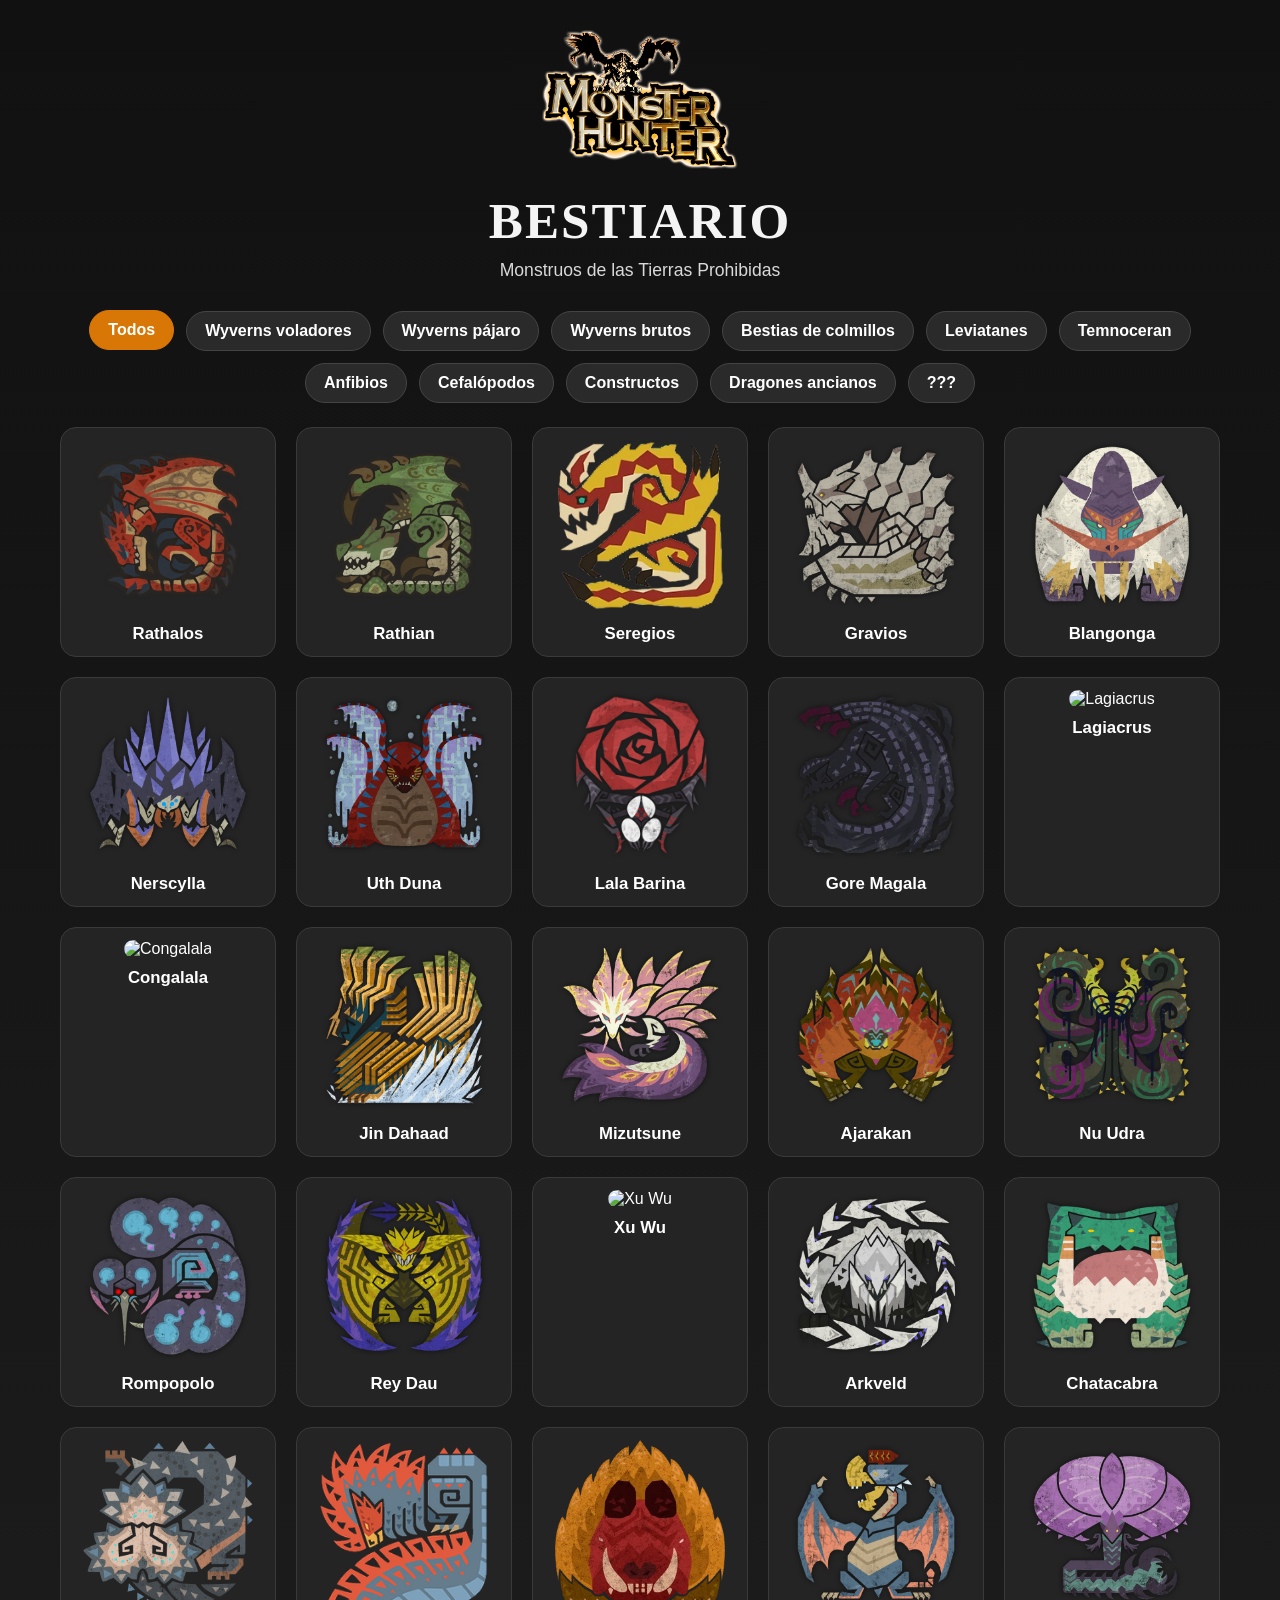
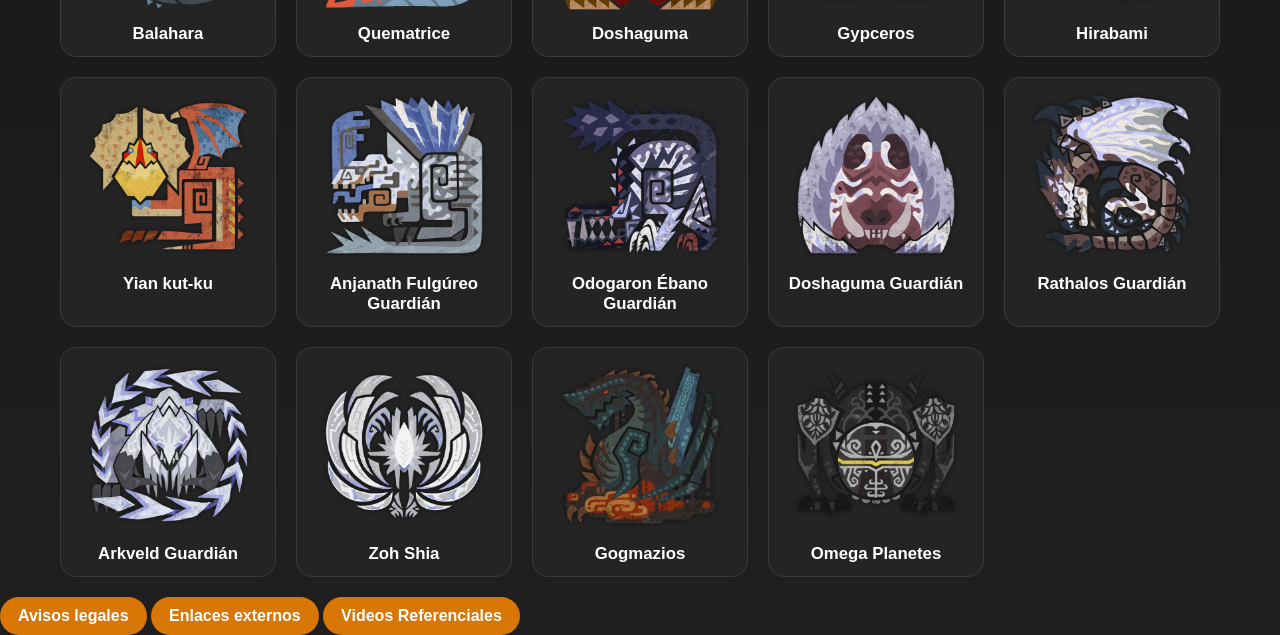
==== index.html @ 6f93695e "MHW" ====
<!DOCTYPE html>
<html lang="es">
<head>
    <meta charset="UTF-8">
    <meta name="viewport" content="width=device-width, initial-scale=1.0">
    <meta name="description" content="Monster hunter wilds: Bestiario">
    <meta name="author" content="Martín Rosales Soto">
    <title>Bestiario</title>
    <link rel="stylesheet" href="estilos.css">
</head>
<body>
    <header id="inicio" class="hero">
        <img src="imagenes/Monster-Hunter-2004-Logo.png" alt="Logo Monster Hunter" width="250" height="200">
        <h1>BESTIARIO</h1>
        <p>Monstruos de las Tierras Prohibidas</p>
    </header>

    <main id="bestiario" class="bestiario">
        <input class="tab-input" type="radio" name="categoria" id="tab-todos" checked>
        <input class="tab-input" type="radio" name="categoria" id="tab-volador">
        <input class="tab-input" type="radio" name="categoria" id="tab-pajaro">
        <input class="tab-input" type="radio" name="categoria" id="tab-bruto">
        <input class="tab-input" type="radio" name="categoria" id="tab-colmillos">
        <input class="tab-input" type="radio" name="categoria" id="tab-leviatan">
        <input class="tab-input" type="radio" name="categoria" id="tab-temnoceran">
        <input class="tab-input" type="radio" name="categoria" id="tab-anfibio">
        <input class="tab-input" type="radio" name="categoria" id="tab-cefalopodo">
        <input class="tab-input" type="radio" name="categoria" id="tab-constructo">
        <input class="tab-input" type="radio" name="categoria" id="tab-anciano">
        <input class="tab-input" type="radio" name="categoria" id="tab-otros">

        <nav class="tabs" aria-label="Categorías del bestiario">
            <label class="tab" for="tab-todos">Todos</label>
            <label class="tab" for="tab-volador">Wyverns voladores</label>
            <label class="tab" for="tab-pajaro">Wyverns pájaro</label>
            <label class="tab" for="tab-bruto">Wyverns brutos</label>
            <label class="tab" for="tab-colmillos">Bestias de colmillos</label>
            <label class="tab" for="tab-leviatan">Leviatanes</label>
            <label class="tab" for="tab-temnoceran">Temnoceran</label>
            <label class="tab" for="tab-anfibio">Anfibios</label>
            <label class="tab" for="tab-cefalopodo">Cefalópodos</label>
            <label class="tab" for="tab-constructo">Constructos</label>
            <label class="tab" for="tab-anciano">Dragones ancianos</label>
            <label class="tab" for="tab-otros">???</label>
        </nav>

        <div class="tab-panels">
            <section id="panel-todos" class="tab-panel" aria-label="Todos los monstruos">
                <div class="monster-grid">
                    <a class="monster-card" href="#rathalos"><img src="imagenes/Rathalo.png" alt="Rathalos"><span>Rathalos</span></a>
                    <a class="monster-card" href="#rathian"><img src="imagenes/Rathian.png" alt="Rathian"><span>Rathian</span></a>
                    <a class="monster-card" href="#seregios"><img src="imagenes/Seregios.png" alt="Seregios"><span>Seregios</span></a>
                    <a class="monster-card" href="#gravios"><img src="imagenes/Gravios.png" alt="Gravios"><span>Gravios</span></a>
                    <a class="monster-card" href="#blangonga"><img src="imagenes/Blangonga.png" alt="Blangonga"><span>Blangonga</span></a>
                    <a class="monster-card" href="#nerscylla"><img src="imagenes/Nerscylla.png" alt="Nerscylla"><span>Nerscylla</span></a>
                    <a class="monster-card" href="#uth-duna"><img src="imagenes/Uth_Duna_Icon.png" alt="Uth Duna"><span>Uth Duna</span></a>
                    <a class="monster-card" href="#lala-barina"><img src="imagenes/lala_barina_icon.png" alt="Lala Barina"><span>Lala Barina</span></a>
                    <a class="monster-card" href="#gore-magala"><img src="imagenes/Gore_Magala_icon.png" alt="Gore Magala"><span>Gore Magala</span></a>
                    <a class="monster-card" href="#lagiacrus"><img src="imagenes/Lagiacrus_icon.png" alt="Lagiacrus"><span>Lagiacrus</span></a>
                    <a class="monster-card" href="#congalala"><img src="imagenes/Congalala_icon.png" alt="Congalala"><span>Congalala</span></a>
                    <a class="monster-card" href="#jin-dahaad"><img src="imagenes/Dahaad_icon.png" alt="Jin Dahaad"><span>Jin Dahaad</span></a>
                    <a class="monster-card" href="#mizutsune"><img src="imagenes/Mizutsune_icon.png" alt="Mizutsune"><span>Mizutsune</span></a>
                    <a class="monster-card" href="#ajarakan"><img src="imagenes/Ajarakan_icon.png" alt="Ajarakan"><span>Ajarakan</span></a>
                    <a class="monster-card" href="#nu-udra"><img src="imagenes/Nu_Udra_icon.png" alt="Nu Udra"><span>Nu Udra</span></a>
                    <a class="monster-card" href="#rompopolo"><img src="imagenes/Rompopolo_icon.png" alt="Rompopolo"><span>Rompopolo</span></a>
                    <a class="monster-card" href="#rey-dau"><img src="imagenes/Rey_Dau_icon.png" alt="Rey Dau"><span>Rey Dau</span></a>
                    <a class="monster-card" href="#xu-wu"><img src="imagenes/Xu_Wu_icon.png" alt="Xu Wu"><span>Xu Wu</span></a>
                    <a class="monster-card" href="#arkveld"><img src="imagenes/Arkveld_icon.png" alt="Arkveld"><span>Arkveld</span></a>
                    <a class="monster-card" href="#chatacabra"><img src="imagenes/Chatacabra_icon.png" alt="Chatacabra"><span>Chatacabra</span></a>
                    <a class="monster-card" href="#balahara"><img src="imagenes/Balahara_icon.png" alt="Balahara"><span>Balahara</span></a>
                    <a class="monster-card" href="#quematrice"><img src="imagenes/Quematrice_Icon.png" alt="Quematrice"><span>Quematrice</span></a>
                    <a class="monster-card" href="#doshaguma"><img src="imagenes/Doshaguma_Icon.png" alt="Doshaguma"><span>Doshaguma</span></a>
                    <a class="monster-card" href="#gypceros"><img src="imagenes/Gypceros_Icon.png" alt="Gypceros"><span>Gypceros</span></a>
                    <a class="monster-card" href="#hirabami"><img src="imagenes/Hirabami_Icon.png" alt="Hirabami"><span>Hirabami</span></a>
                    <a class="monster-card" href="#yian-kut-ku"><img src="imagenes/Kut-Ku_Icon.png" alt="Yian kut-ku"><span>Yian kut-ku</span></a>
                    <a class="monster-card" href="#anjanath-fulgureo-guardian"><img src="imagenes/Guardian_Fulgur_Anjanath_Icon.png" alt="Anjanath Fulgúreo Guardián"><span>Anjanath Fulgúreo Guardián</span></a>
                    <a class="monster-card" href="#odogaron-ebano-guardian"><img src="imagenes/Odogaron_Icon.png" alt="Odogaron Ébano Guardián"><span>Odogaron Ébano Guardián</span></a>
                    <a class="monster-card" href="#doshaguma-guardian"><img src="imagenes/Guardian_Doshaguma_Icon.png" alt="Doshaguma Guardián"><span>Doshaguma Guardián</span></a>
                    <a class="monster-card" href="#rathalos-guardian"><img src="imagenes/Guardian_Rathalos_Icon.png" alt="Rathalos Guardián"><span>Rathalos Guardián</span></a>
                    <a class="monster-card" href="#arkveld-guardian"><img src="imagenes/Arkveld_Guardian_Icon.png" alt="Arkveld Guardián"><span>Arkveld Guardián</span></a>
                    <a class="monster-card" href="#zoh-shia"><img src="imagenes/Zoh_Shia_Icon.png" alt="Zoh Shia"><span>Zoh Shia</span></a>
                    <a class="monster-card" href="#gogmazios"><img src="imagenes/Gogmazios_Icon.png" alt="Gogmazios"><span>Gogmazios</span></a>
                    <a class="monster-card" href="#omega-planetes"><img src="imagenes/Omega_Planetes_Icon.png" alt="Omega Planetes"><span>Omega Planetes</span></a>
                </div>
            </section>
            <section id="panel-volador" class="tab-panel" aria-label="Wyverns voladores">
                <div class="monster-grid">
                    <a class="monster-card" href="#rathalos"><img src="imagenes/Rathalo.png" alt="Rathalos"><span>Rathalos</span></a>
                    <a class="monster-card" href="#rathian"><img src="imagenes/Rathian.png" alt="Rathian"><span>Rathian</span></a>
                    <a class="monster-card" href="#seregios"><img src="imagenes/Seregios.png" alt="Seregios"><span>Seregios</span></a>
                    <a class="monster-card" href="#gravios"><img src="imagenes/Gravios.png" alt="Gravios"><span>Gravios</span></a>
                    <a class="monster-card" href="#rey-dau"><img src="imagenes/Rey_Dau_icon.png" alt="Rey Dau"><span>Rey Dau</span></a>
                    <a class="monster-card" href="#arkveld"><img src="imagenes/Arkveld_icon.png" alt="Arkveld"><span>Arkveld</span></a>
                </div>
            </section>
            <section id="panel-pajaro" class="tab-panel" aria-label="Wyverns pájaro">
                <div class="monster-grid">
                    <a class="monster-card" href="#gypceros"><img src="imagenes/Gypceros_Icon.png" alt="Gypceros"><span>Gypceros</span></a>
                    <a class="monster-card" href="#yian-kut-ku"><img src="imagenes/Kut-Ku_Icon.png" alt="Yian kut-ku"><span>Yian kut-ku</span></a>
                </div>
            </section>
            <section id="panel-bruto" class="tab-panel" aria-label="Wyverns brutos">
                <div class="monster-grid">
                    <a class="monster-card" href="#rompopolo"><img src="imagenes/Rompopolo_icon.png" alt="Rompopolo"><span>Rompopolo</span></a>
                    <a class="monster-card" href="#quematrice"><img src="imagenes/Quematrice_Icon.png" alt="Quematrice"><span>Quematrice</span></a>
                </div>
            </section>
            <section id="panel-colmillos" class="tab-panel" aria-label="Bestias de colmillos">
                <div class="monster-grid">
                    <a class="monster-card" href="#blangonga"><img src="imagenes/Blangonga.png" alt="Blangonga"><span>Blangonga</span></a>
                    <a class="monster-card" href="#congalala"><img src="imagenes/Congalala_icon.png" alt="Congalala"><span>Congalala</span></a>
                    <a class="monster-card" href="#ajarakan"><img src="imagenes/Ajarakan_icon.png" alt="Ajarakan"><span>Ajarakan</span></a>
                    <a class="monster-card" href="#doshaguma"><img src="imagenes/Doshaguma_Icon.png" alt="Doshaguma"><span>Doshaguma</span></a>
                </div>
            </section>
            <section id="panel-leviatan" class="tab-panel" aria-label="Leviatanes">
                <div class="monster-grid">
                    <a class="monster-card" href="#uth-duna"><img src="imagenes/Uth_Duna_Icon.png" alt="Uth Duna"><span>Uth Duna</span></a>
                    <a class="monster-card" href="#lagiacrus"><img src="imagenes/Lagiacrus_icon.png" alt="Lagiacrus"><span>Lagiacrus</span></a>
                    <a class="monster-card" href="#jin-dahaad"><img src="imagenes/Dahaad_icon.png" alt="Jin Dahaad"><span>Jin Dahaad</span></a>
                    <a class="monster-card" href="#mizutsune"><img src="imagenes/Mizutsune_icon.png" alt="Mizutsune"><span>Mizutsune</span></a>
                    <a class="monster-card" href="#balahara"><img src="imagenes/Balahara_icon.png" alt="Balahara"><span>Balahara</span></a>
                    <a class="monster-card" href="#hirabami"><img src="imagenes/Hirabami_Icon.png" alt="Hirabami"><span>Hirabami</span></a>
                </div>
            </section>
            <section id="panel-temnoceran" class="tab-panel" aria-label="Temnoceran">
                <div class="monster-grid">
                    <a class="monster-card" href="#nerscylla"><img src="imagenes/Nerscylla.png" alt="Nerscylla"><span>Nerscylla</span></a>
                    <a class="monster-card" href="#lala-barina"><img src="imagenes/lala_barina_icon.png" alt="Lala Barina"><span>Lala Barina</span></a>
                </div>
            </section>
            <section id="panel-anfibio" class="tab-panel" aria-label="Anfibios">
                <div class="monster-grid">
                    <a class="monster-card" href="#chatacabra"><img src="imagenes/Chatacabra_icon.png" alt="Chatacabra"><span>Chatacabra</span></a>
                </div>
            </section>
            <section id="panel-cefalopodo" class="tab-panel" aria-label="Cefalópodos">
                <div class="monster-grid">
                    <a class="monster-card" href="#nu-udra"><img src="imagenes/Nu_Udra_icon.png" alt="Nu Udra"><span>Nu Udra</span></a>
                    <a class="monster-card" href="#xu-wu"><img src="imagenes/Xu_Wu_icon.png" alt="Xu Wu"><span>Xu Wu</span></a>
                </div>
            </section>
            <section id="panel-constructo" class="tab-panel" aria-label="Constructos">
                <div class="monster-grid">
                    <a class="monster-card" href="#anjanath-fulgureo-guardian"><img src="imagenes/Guardian_Fulgur_Anjanath_Icon.png" alt="Anjanath Fulgúreo Guardián"><span>Anjanath Fulgúreo Guardián</span></a>
                    <a class="monster-card" href="#odogaron-ebano-guardian"><img src="imagenes/Odogaron_Icon.png" alt="Odogaron Ébano Guardián"><span>Odogaron Ébano Guardián</span></a>
                    <a class="monster-card" href="#doshaguma-guardian"><img src="imagenes/Guardian_Doshaguma_Icon.png" alt="Doshaguma Guardián"><span>Doshaguma Guardián</span></a>
                    <a class="monster-card" href="#rathalos-guardian"><img src="imagenes/Guardian_Rathalos_Icon.png" alt="Rathalos Guardián"><span>Rathalos Guardián</span></a>
                    <a class="monster-card" href="#arkveld-guardian"><img src="imagenes/Arkveld_Guardian_Icon.png" alt="Arkveld Guardián"><span>Arkveld Guardián</span></a>
                    <a class="monster-card" href="#zoh-shia"><img src="imagenes/Zoh_Shia_Icon.png" alt="Zoh Shia"><span>Zoh Shia</span></a>
                </div>
            </section>
            <section id="panel-anciano" class="tab-panel" aria-label="Dragones ancianos">
                <div class="monster-grid">
                    <a class="monster-card" href="#gogmazios"><img src="imagenes/Gogmazios_Icon.png" alt="Gogmazios"><span>Gogmazios</span></a>
                </div>
            </section>
            <section id="panel-otros" class="tab-panel" aria-label="???">
                <div class="monster-grid">
                    <a class="monster-card" href="#gore-magala"><img src="imagenes/Gore_Magala_icon.png" alt="Gore Magala"><span>Gore Magala</span></a>
                    <a class="monster-card" href="#omega-planetes"><img src="imagenes/Omega_Planetes_Icon.png" alt="Omega Planetes"><span>Omega Planetes</span></a>
                </div>
            </section>
        </div>
    </main>

    <div id="rathalos" class="monster-detail">
        <article class="detail-card">
            <img src="imagenes/Rathalo.png" alt="Rathalos">
            <div class="detail-info">
                <p class="detail-tag">Wyvern volador</p>
                <p class="detail-tag">Hostilidad: ★★★★★</p>
                <h2>Rathalos</h2>
                <p>El "Rey de los cielos". Junto con las Rathian, acechan amplios territorios cerca de sus nidos. Los Rathalos descienden sobre los invasores desde el cielo, atacando con veneno, garras y fuego. </p>
                <a href="#bestiario" class="volver">Volver al bestiario</a>
            </div>
        </article>
    </div>
    <div id="rathian" class="monster-detail">
        <article class="detail-card">
            <img src="imagenes/Rathian.png" alt="Rathian">
            <div class="detail-info">
                <p class="detail-tag">Wyvern volador</p>
                <p class="detail-tag">Hostilidad: ★★★★</p>
                <h2>Rathian</h2>
                <p>La "Reina de la tierra". Estas depredadoras terrestres tienen poderosas patas y colas venenosas. Cuando cazan juntos, las Rathian y los Rathalos cooperan de maravilla.</p>
                <a href="#bestiario" class="volver">Volver al bestiario</a>
            </div>
        </article>
    </div>
    <div id="seregios" class="monster-detail">
        <article class="detail-card">
            <img src="imagenes/Seregios.png" alt="Seregios">
            <div class="detail-info">
                <p class="detail-tag">Wyvern volador</p>
                <p class="detail-tag">Hostilidad: ★★★★★</p>
                <h2>Seregios</h2>
                <p>Grandes Wyverns voladores con escamas afiladas como cuchillas que cubren su cuerpo. Los Seregios son conocidos por su carácter extremadamente territorial y belicoso, y por hacer uso de su movilidad aérea y sus potentes patas traseras en intensos combates contra otros grandes monstruos. Se han avistado Seregios arrojando escamas de su cuerpo, lo que inflige el estado de sangrado a sus víctimas.</p>
                <a href="#bestiario" class="volver">Volver al bestiario</a>
            </div>
        </article>
    </div>
    <div id="gravios" class="monster-detail">
        <article class="detail-card">
            <img src="imagenes/Gravios.png" alt="Gravios">
            <div class="detail-info">
                <p class="detail-tag">Wyvern volador</p>
                <p class="detail-tag">Hostilidad: ★★★★★</p>
                <h2>Gravios</h2>
                <p>Wyverns grandes que se hallan en zonas volcánicas. Tienen un feroz ataque de aliento ardiente y pueden emitir un gas adormecedor. Sus caparazones óseos son muy duros, pero dejan expuesto un interior frágil.</p>
                <a href="#bestiario" class="volver">Volver al bestiario</a>
            </div>
        </article>
    </div>
    <div id="blangonga" class="monster-detail">
        <article class="detail-card">
            <img src="imagenes/Blangonga.png" alt="Blangonga">
            <div class="detail-info">
                <p class="detail-tag">Bestia de Colmillos</p>
                <p class="detail-tag">Hostilidad: ★★★★</p>
                <h2>Blangonga</h2>
                <p>Líder de una manada de Blango, es dos veces más grande que ellos y se le reconoce por sus grandes garras y su flamante bigote. Enviará a la manada a atacar al invasor. Su gran capacidad de salto le es muy útil para desplazarse por su hábitat en las Cimas Árticas.</p>
                <a href="#bestiario" class="volver">Volver al bestiario</a>
            </div>
        </article>
    </div>
    <div id="nerscylla" class="monster-detail">
        <article class="detail-card">
            <img src="imagenes/Nerscylla.png" alt="Nerscylla">
            <div class="detail-info">
                <p class="detail-tag">Temnoceran</p>
                <p class="detail-tag">Hostilidad: ★★★★</p>
                <h2>Nerscylla</h2>
                <p>Un Temnoceran que teje redes para defender su territorio y cazar. Debilitan a sus presas, las inmovilizan y devoran con sus grandes mandíbulas. También les gusta cubrirse con pieles de los Gypceros que consumen.</p>
                <a href="#bestiario" class="volver">Volver al bestiario</a>
            </div>
        </article>
    </div>
    <div id="uth-duna" class="monster-detail">
        <article class="detail-card">
            <img src="imagenes/Uth_Duna_Icon.png" alt="Uth Duna">
            <div class="detail-info">
                <p class="detail-tag">Leviatán</p>
                <p class="detail-tag">Hostilidad: ★★★★★★</p>
                <h2>Uth Duna</h2>
                <p>Leviatán que ejerce su supremacía en el ecosistema del Bosque Escarlata. Se ha adaptado a entornos con mucha agua y suele aparecer durante el aguacero. Al combinarse con agua, las secreciones del Uth Duna forman un velo protector que no solo absorbe los golpes, sino que le añade peso. El monstruo lo usa para golpear con tanta fuerza que puede erradicar las amenazas con la onda resultante.</p>
                <a href="#bestiario" class="volver">Volver al bestiario</a>
            </div>
        </article>
    </div>
    <div id="lala-barina" class="monster-detail">
        <article class="detail-card">
            <img src="imagenes/lala_barina_icon.png" alt="Lala Barina">
            <div class="detail-info">
                <p class="detail-tag">Temnoceran</p>
                <p class="detail-tag">Hostilidad: ★★★★</p>
                <h2>Lala Barina</h2>
                <p>Temnoceran autóctonos del Bosque Escarlata. Realizan piruetas características y sus fluidos corporales contienen un agente neurálgico que, combinado con agua, produce flósculos: una especie de cerdas rojizas en forma de pétalos en el abdomen. Si se alteran, los Lala Barina abren estas cerdas como si se tratase de flores letales y con ellas paralizan todo lo que toquen.</p>
                <a href="#bestiario" class="volver">Volver al bestiario</a>
            </div>
        </article>
    </div>
    <div id="gore-magala" class="monster-detail">
        <article class="detail-card">
            <img src="imagenes/Gore_Magala_icon.png" alt="Gore Magala">
            <div class="detail-info">
                <p class="detail-tag">???</p>
                <p class="detail-tag">Hostilidad: ★★★★★★★</p>
                <h2>Gore Magala</h2>
                <p>Monstruos que se envuelven en sus grandes alas, como un manto negro. Carecen de órganos sensoriales oculares, por lo que utilizan las finas escamas que se extienden desde sus alas para localizar a sus presas. Cuando su capacidad sensorial aumenta, aparecen antenas en sus cabezas y despliegan sus alas, entrando en un agresivo estado de frenesí. Sus escamas negras también pueden provocar el frenesí de otras criaturas.</p>
                <a href="#bestiario" class="volver">Volver al bestiario</a>
            </div>
        </article>
    </div>
    <div id="lagiacrus" class="monster-detail">
        <article class="detail-card">
            <img src="imagenes/Lagiacrus_icon.png" alt="Lagiacrus">
            <div class="detail-info">
                <p class="detail-tag">Leviatán</p>
                <p class="detail-tag">Hostilidad: ★★★★★</p>
                <h2>Lagiacrus</h2>
                <p>Leviatanes que están en la cima de la cadena alimenticia acuática. Temidos por los marineros, y conocidos como "Señores de los Mares", los Lagiacrus almacenan suficiente electricidad como para sobrecargar los océanos. A veces los verás descansando en tierra.</p>
                <a href="#bestiario" class="volver">Volver al bestiario</a>
            </div>
        </article>
    </div>
    <div id="congalala" class="monster-detail">
        <article class="detail-card">
            <img src="imagenes/Congalala_icon.png" alt="Congalala">
            <div class="detail-info">
                <p class="detail-tag">Bestia de Colmillos</p>
                <p class="detail-tag">Hostilidad: ★★★★</p>
                <h2>Congalala</h2>
                <p>Gran bestia de largos colmillos y pelaje rosado que se encuentra en regiones templadas y húmedas. Comedores habituales de setas, los Congalala cuentan con veneno o aliento flamígero, según los tipos de setas que abunden en su hábitat.</p>
                <a href="#bestiario" class="volver">Volver al bestiario</a>
            </div>
        </article>
    </div>
    <div id="jin-dahaad" class="monster-detail">
        <article class="detail-card">
            <img src="imagenes/Dahaad_icon.png" alt="Jin Dahaad">
            <div class="detail-info">
                <p class="detail-tag">Leviatán</p>
                <p class="detail-tag">Hostilidad: Extremadamente alta</p>
                <h2>Jin Dahaad</h2>
                <p>Un leviatán que está en la cima del ecosistema de los Acantilados del Témpano. Mantiene toda su envergadura a baja temperatura a través de las crestas refrigerantes de su cuerpo. La escarcha de sus patas funciona como arma poderosa y método para desplazarse por muros y rocas flotantes.</p>
                <a href="#bestiario" class="volver">Volver al bestiario</a>
            </div>
        </article>
    </div>
    <div id="mizutsune" class="monster-detail">
        <article class="detail-card">
            <img src="imagenes/Mizutsune_icon.png" alt="Mizutsune">
            <div class="detail-info">
                <p class="detail-tag">Leviatán</p>
                <p class="detail-tag">Hostilidad: ★★★★★</p>
                <h2>Mizutsune</h2>
                <p>Un leviatán evolucionado con un flexible y alisado cuerpo. El Mizutsune segrega una peculiar espuma que cubre a sus enemigos con una especie de burbujas inmovilizadoras. Una vez que la víctima está incapacitada, se acerca a ella danzando.</p>
                <a href="#bestiario" class="volver">Volver al bestiario</a>
            </div>
        </article>
    </div>
    <div id="ajarakan" class="monster-detail">
        <article class="detail-card">
            <img src="imagenes/Ajarakan_icon.png" alt="Ajarakan">
            <div class="detail-info">
                <p class="detail-tag">Bestia de Colmillos</p>
                <p class="detail-tag">Hostilidad: ★★★★★</p>
                <h2>Ajarakan</h2>
                <p>Bestias de colmillos con una coraza inconfundible que protege por completo su lomo. Adhieren metal fundido a sus cuerpos y a continuación se frotan para generar calor suficiente para provocar explosiones e incluso fundir el suelo y los proyectiles. Además, sus extremidades anteriores les permiten desplazarse por el techo, así que nunca hay que perder de vista las alturas.</p>
                <a href="#bestiario" class="volver">Volver al bestiario</a>
            </div>
        </article>
    </div>
    <div id="nu-udra" class="monster-detail">
        <article class="detail-card">
            <img src="imagenes/Nu_Udra_icon.png" alt="Nu Udra">
            <div class="detail-info">
                <p class="detail-tag">Cefalópodo</p>
                <p class="detail-tag">Hostilidad: ★★★★★★</p>
                <h2>Nu Udra</h2>
                <p>Cefalópodo que ejerce su supremacía en el ecosistema de la Cuenca Oleosa. Suele estar recubierto de un fango oleoso al que prende fuego cuando se altera, transformándose en una bestia flamígera. Los óculos que aparecen en su cuerpo y los muchos tentáculos podrían ser órganos sensoriales, pero aún no se ha demostrado.</p>
                <a href="#bestiario" class="volver">Volver al bestiario</a>
            </div>
        </article>
    </div>
    <div id="rompopolo" class="monster-detail">
        <article class="detail-card">
            <img src="imagenes/Rompopolo_icon.png" alt="Rompopolo">
            <div class="detail-info">
                <p class="detail-tag">Wyvern bruto</p>
                <p class="detail-tag">Hostilidad: ★★★★</p>
                <h2>Rompopolo</h2>
                <p>Wyverns brutales moteados oriundos de la Cuenca Oleosa. Se sirven de sus colas para inyectar gas en la tierra y provocar explosiones, para así poder alimentarse de las pequeñas criaturas que salen a la superficie. El gas tóxico que expulsa su lengua les permite debilitar a sus presas, a las que apuntillan con más explosiones. Los Rompopolo son altamente territoriales, y no dudan en enfrentarse entre sí.</p>
                <a href="#bestiario" class="volver">Volver al bestiario</a>
            </div>
        </article>
    </div>
    <div id="rey-dau" class="monster-detail">
        <article class="detail-card">
            <img src="imagenes/Rey_Dau_icon.png" alt="Rey Dau">
            <div class="detail-info">
                <p class="detail-tag">Wyvern volador</p>
                <p class="detail-tag">Hostilidad: ★★★★★★</p>
                <h2>Rey Dau</h2>
                <p>Wyvern volador que ejerce su supremacía en el ecosistema de los Llanos Ventosos. Logró adaptarse a la marea de arena, por lo que suele aparecer en medio de ella, y puede almacenar, amplificar y descargar poderosos rayos de tormenta con un efecto devastador. El Rey Dau es muy territorial y ataca a quien tenga delante de sus ojos. La fulgorita contra su caparazón emite un sonido que pone en guardia a todos los monstruos en la región.</p>
                <a href="#bestiario" class="volver">Volver al bestiario</a>
            </div>
        </article>
    </div>
    <div id="xu-wu" class="monster-detail">
        <article class="detail-card">
            <img src="imagenes/Xu_Wu_icon.png" alt="Xu Wu">
            <div class="detail-info">
                <p class="detail-tag">Cefalópodo</p>
                <p class="detail-tag">Hostilidad: ★★★★★</p>
                <h2>Xu Wu</h2>
                <p>Depredadores cefalópodos entre cuyas presas se incluyen grandes Guardianes. La mucosidad que secretan sus tentáculos se endurece muy rápido y se vuelve afilada como cuchillas, de ahí que llamen al Xu Wu el "asesino perforador". Las enormes fauces ocultas en la parte inferior le permiten devorar a presas muy grandes.</p>
                <a href="#bestiario" class="volver">Volver al bestiario</a>
            </div>
        </article>
    </div>
    <div id="arkveld" class="monster-detail">
        <article class="detail-card">
            <img src="imagenes/Arkveld_icon.png" alt="Arkveld">
            <div class="detail-info">
                <p class="detail-tag">Wyvern volador</p>
                <p class="detail-tag">Hostilidad: ★★★★★★★</p>
                <h2>Arkveld</h2>
                <p>De acuerdo con los registros dejados por el gremio, este wyvern volador se considera extinguido. Sus alas poseen unas cuchillas como cadenas que pueden extender y retraer a su antojo para rajar a sus presas. También se alimentan de la energía elemental que absorben con los cadenáculos y pueden convertirla en energía para lanzar ataques.</p>
                <a href="#bestiario" class="volver">Volver al bestiario</a>
            </div>
        </article>
    </div>
    <div id="chatacabra" class="monster-detail">
        <article class="detail-card">
            <img src="imagenes/Chatacabra_icon.png" alt="Chatacabra">
            <div class="detail-info">
                <p class="detail-tag">Anfibio</p>
                <p class="detail-tag">Hostilidad: ★★★</p>
                <h2>Chatacabra</h2>
                <p>Anfibios que usan sus largas lenguas para atacar y devorar a presas como los Bulaqchi. Sus desarrolladas extremidades delanteras almacenan una substancia mucosa pegajosa. Si se alteran, los Chatacabra frotan sus extremidades contra el suelo para recolectar rocas y minerales, lo que aumenta el alcance y la potencia de sus golpes.</p>
                <a href="#bestiario" class="volver">Volver al bestiario</a>
            </div>
        </article>
    </div>
    <div id="balahara" class="monster-detail">
        <article class="detail-card">
            <img src="imagenes/Balahara_icon.png" alt="Balahara">
            <div class="detail-info">
                <p class="detail-tag">Leviatán</p>
                <p class="detail-tag">Hostilidad: ★★★★</p>
                <h2>Balahara</h2>
                <p>Leviatanes moradores del desierto con caparazones formados con la fulgorita que crean los rayos. Con su esqueleto flexible y su cuerpo serpenteante crean trampas de arenas movedizas para las presas incautas. Su boca contiene órganos sensoriales parecidos a ojos que secretan una mucosa con bacterias luminiscentes. Gracias a ella, se ve potenciada su visibilidad bajo tierra y durante las tormentas de arena.</p>
                <a href="#bestiario" class="volver">Volver al bestiario</a>
            </div>
        </article>
    </div>
    <div id="quematrice" class="monster-detail">
        <article class="detail-card">
            <img src="imagenes/Quematrice_Icon.png" alt="Quematrice">
            <div class="detail-info">
                <p class="detail-tag">Wyvern bruto</p>
                <p class="detail-tag">Hostilidad: ★★★★</p>
                <h2>Quematrice</h2>
                <p>Wyverns brutales con colas de proporciones extraordinarias. Expelen una sustancia inflamable que se vaporiza rápidamente, a la cual prenden fuego al arrastrar la cola por el suelo. El Quematrice no suele cazar sus propias presas, por lo que suele alimentarse de cadáveres de herbívoros abandonados por otros depredadores. Esto suele derivar en enfrentamientos con otros carnívoros de menor tamaño.</p>
                <a href="#bestiario" class="volver">Volver al bestiario</a>
            </div>
        </article>
    </div>
    <div id="doshaguma" class="monster-detail">
        <article class="detail-card">
            <img src="imagenes/Doshaguma_Icon.png" alt="Doshaguma">
            <div class="detail-info">
                <p class="detail-tag">Bestia de Colmillos</p>
                <p class="detail-tag">Hostilidad: ★★★★★</p>
                <h2>Doshaguma</h2>
                <p>Bestias de colmillos, robustas y territoriales, pueden mostrar un comportamiento agresivo y tienen un territorio amplio. A veces se las ha visto en grandes manadas.</p>
                <a href="#bestiario" class="volver">Volver al bestiario</a>
            </div>
        </article>
    </div>
    <div id="gypceros" class="monster-detail">
        <article class="detail-card">
            <img src="imagenes/Gypceros_Icon.png" alt="Gypceros">
            <div class="detail-info">
                <p class="detail-tag">Wyvern pajaro</p>
                <p class="detail-tag">Hostilidad: ★★★</p>
                <h2>Gypceros</h2>
                <p>Wyverns capaces de emitir fogonazos de luz con sus prominentes crestas, desorientado así al enemigo. Su pellejo elástico es resistente a impactos de armas contundentes, y hace a las trampas de choque poco efectivas. Su saliva venenosa se derrama por las pendientes.</p>
                <a href="#bestiario" class="volver">Volver al bestiario</a>
            </div>
        </article>
    </div>
    <div id="hirabami" class="monster-detail">
        <article class="detail-card">
            <img src="imagenes/Hirabami_Icon.png" alt="Hirabami">
            <div class="detail-info">
                <p class="detail-tag">Leviatán</p>
                <p class="detail-tag">Hostilidad: ★★★★</p>
                <h2>Hirabami</h2>
                <p>Leviatanes de los Acantilados del Témpano. Tienen colas afiladas como pinzas y membranas peculiares en el cuello, por las que recogen el aire y se mantienen a flote. A veces se puede ver a los Hirabami en grupo sobre los acantilados, usando las escamas o garras delanteras para agarrarse de muros o techos mientras duermen.</p>
                <a href="#bestiario" class="volver">Volver al bestiario</a>
            </div>
        </article>
    </div>
    <div id="yian-kut-ku" class="monster-detail">
        <article class="detail-card">
            <img src="imagenes/Kut-Ku_Icon.png" alt="Yian kut-ku">
            <div class="detail-info">
                <p class="detail-tag">Wyvern pajaro</p>
                <p class="detail-tag">Hostilidad: ★★★</p>
                <h2>Yian kut-ku</h2>
                <p>Wyvern pájaro de pico imponente y enormes orejas. Suelen ser asustadizos, pero a veces atacan a la más mínima señal de amenaza. Durante la estación de bonanza del Bosque Escarlata, los Yian Kut-Ku se reúnen en grandes grupos. La ausencia de huevos y crías sugiere que este comportamiento no tiene ningún fin reproductivo, sino más bien de relación y alimentación.</p>
                <a href="#bestiario" class="volver">Volver al bestiario</a>
            </div>
        </article>
    </div>
    <div id="anjanath-fulgureo-guardian" class="monster-detail">
        <article class="detail-card">
            <img src="imagenes/Guardian_Fulgur_Anjanath_Icon.png" alt="Anjanath Fulgúreo Guardián">
            <div class="detail-info">
                <p class="detail-tag">Constructo</p>
                <h2>Anjanath Fulgúreo Guardián</h2>
                <p class="detail-tag">Hostilidad: ★★★★★</p>
                <p>Una especie de monstruos artificiales creada por una civilización ancestral, e imbuida con energía de Anjanath Fulgúreo. El Anjanath Fulgúreo Guardián ni se reproduce ni necesita alimento, por lo que subsiste con leche de wyvern. Puede usar los rayos de su cuerpo para atacar, pero también para potenciarse e infligir mordiscos devastadores</p>
                <a href="#bestiario" class="volver">Volver al bestiario</a>
            </div>
        </article>
    </div>
    <div id="odogaron-ebano-guardian" class="monster-detail">
        <article class="detail-card">
            <img src="imagenes/Odogaron_Icon.png" alt="Odogaron Ébano Guardián">
            <div class="detail-info">
                <p class="detail-tag">Constructo</p>
                <p class="detail-tag">Hostilidad: ★★★★★</p>
                <h2>Odogaron Ébano Guardián</h2>
                <p>Una especie de monstruos artificiales creada por una civilización ancestral, e imbuida con energía de Odogaron Ébano. El Odogaron Ébano Guardián ni se reproduce ni necesita alimento, por lo que subsiste con leche de wyvern. Tratará de arrinconar a sus objetivos con ráfagas de ataques utilizando su cola y garras bien desarrolladas.</p>
                <a href="#bestiario" class="volver">Volver al bestiario</a>
            </div>
        </article>
    </div>
    <div id="doshaguma-guardian" class="monster-detail">
        <article class="detail-card">
            <img src="imagenes/Guardian_Doshaguma_Icon.png" alt="Doshaguma Guardián">
            <div class="detail-info">
                <p class="detail-tag">Constructo</p>
                <p class="detail-tag">Hostilidad: ★★★★★</p>
                <h2>Doshaguma Guardián</h2>
                <p>Una especie de monstruos artificiales creada por una civilización ancestral con la energía de un Doshaguma. El Doshaguma Guardián no se reproduce y no necesita alimento, por lo que subsiste con leche de wyvern. No son para nada ágiles, pero sí lo bastante duros como para cargar a través de los ataques sin inmutarse, lo que los hace increíblemente peligrosos.</p>
                <a href="#bestiario" class="volver">Volver al bestiario</a>
            </div>
        </article>
    </div>
    <div id="rathalos-guardian" class="monster-detail">
        <article class="detail-card">
            <img src="imagenes/Guardian_Rathalos_Icon.png" alt="Rathalos Guardián">
            <div class="detail-info">
                <p class="detail-tag">Constructo</p>
                <p class="detail-tag">Hostilidad: ★★★★★</p>
                <h2>Rathalos Guardián</h2>
                <p>Una especie de monstruos artificiales creada por una civilización ancestral con la energía de un Rathalos. El Rathalos Guardián no se reproduce y no necesita alimento, por lo que subsiste con leche de wyvern. Como el Rathalos original, son voladores natos y atacan usando sus garras con más violencia desde el aire.</p>
                <a href="#bestiario" class="volver">Volver al bestiario</a>
            </div>
        </article>
    </div>
    <div id="arkveld-guardian" class="monster-detail">
        <article class="detail-card">
            <img src="imagenes/Arkveld_Guardian_Icon.png" alt="Arkveld Guardián">
            <div class="detail-info">
                <p class="detail-tag">Constructo</p>
                <p class="detail-tag">Hostilidad: ★★★★★★★</p>
                <h2>Arkveld Guardián</h2>
                <p>Una especie artificial creada por una civilización ancestral, e imbuida con energía de un monstruo llamado Arkveld. Ni se reproduce ni necesita alimento, por lo que subsiste con leche de wyvern. Además de absorber y liberar energía igual que otros Guardianes, el Arkveld Guardián también puede absorber energía elemental a través de los cadenáculos de sus alas y usarla como sustento.</p>
                <a href="#bestiario" class="volver">Volver al bestiario</a>
            </div>
        </article>
    </div>
    <div id="zoh-shia" class="monster-detail">
        <article class="detail-card">
            <img src="imagenes/Zoh_Shia_Icon.png" alt="Zoh Shia">
            <div class="detail-info">
                <p class="detail-tag">Constructo</p>
                <p class="detail-tag">Hostilidad: Extremadamente peligroso</p>
                <h2>Zoh Shia</h2>
                <p>Un Guardián creado para salvar a Wyveria. Su cuerpo está revestido de leche de wyvern cristalizada, lo que le permite regenerarse. El Zoh Shia, al igual que otros Guardianes, destaca por sus ataques de energía y provoca explosiones continuas para cristalizar toda la zona. Bajo su manto blanco de Guardián, su cuerpo palpita energía oscura, la cual podrás observar si revela todo su poder ancestral.</p>
                <a href="#bestiario" class="volver">Volver al bestiario</a>
            </div>
        </article>
    </div>
    <div id="gogmazios" class="monster-detail">
        <article class="detail-card">
            <img src="imagenes/Gogmazios_Icon.png" alt="Gogmazios">
            <div class="detail-info">
                <p class="detail-tag">Dragón anciano</p>
                <p class="detail-tag">Hostilidad: Extremadamente peligroso</p>
                <h2>Gogmazios</h2>
                <p>Impregnado de un fluido pegajoso, a este gigantesco dragón anciano no parece pesarle el Matadragones de su lomo. Los testigos afirman que, a pesar de su gran tamaño, esta misteriosa bestia es capaz de alzar el vuelo.</p>
                <a href="#bestiario" class="volver">Volver al bestiario</a>
            </div>
        </article>
    </div>
    <div id="omega-planetes" class="monster-detail">
        <article class="detail-card">
            <img src="imagenes/Omega_Planetes_Icon.png" alt="Omega Planetes">
            <div class="detail-info">
                <p class="detail-tag">???</p>
                <p class="detail-tag">Hostilidad: Extremadamente peligroso</p>
                <h2>Omega Planetes</h2>
                <p>Un armazón Omega que ha cruzado la grieta interdimensional hasta las Tierras Prohibidas en busca de formas de vida y planetas que invadir. Conocido como Omega Planetes para distinguirse de otros armazones Omega, pretende estudiar los monstruos de las Tierras Prohibidas para evolucionar y subyugar todo a su paso.</p>
                <a href="#bestiario" class="volver">Volver al bestiario</a>
            </div>
        </article>
    </div>
    <div class="tab-panels">
        <a href="aviso-legal.html" class="aviso">Avisos legales</a> 
        <a href="https://monsterhunter.fandom.com/es/wiki/MHWilds:_Monstruos" class="aviso">Enlaces externos</a>
        <a href="https://www.bing.com/videos/riverview/relatedvideo?q=documental+monster+hunter+wilds&&mid=B3201C032C4309713165B3201C032C4309713165&churl=https%3a%2f%2fwww.youtube.com%2fchannel%2fUCweDKPSF65wRw5VHFUJYiow&FORM=VRDGAR" class="aviso">Videos Referenciales</a> 
    </div>
</body>
</html>
---- estilos.css ----
﻿* {
    box-sizing: border-box;
}

body {
    margin: 0;
    font-family: Arial, sans-serif;
    background: linear-gradient(180deg, #111 0%, #1f1f1f 100%);
    color: #f4f4f4;
}

.hero {
    display: flex;
    flex-direction: column;
    justify-content: center;
    align-items: center;
    text-align: center;
    padding: 30px 20px 10px;
}

.hero img {
    display: block;
    max-width: 100%;
    height: auto;
}

.hero h1 {
    margin: 20px 0 10px;
    font-family: "Cinzel Decorative", "Palatino Linotype", "Book Antiqua", Georgia, serif;
    font-size: clamp(2.2rem, 4vw, 3.5rem);
    letter-spacing: 2px;
}

.hero p {
    margin: 0;
    font-size: 1.1rem;
    color: #d9d9d9;
}

.bestiario {
    max-width: 1200px;
    margin: 0 auto;
    padding: 20px;
}

.tab-input {
    position: absolute;
    width: 1px;
    height: 1px;
    overflow: hidden;
    clip-path: inset(50%);
    white-space: nowrap;
}

.tabs {
    display: flex;
    justify-content: center;
    flex-wrap: wrap;
    gap: 12px;
    margin-bottom: 24px;
}

.tab {
    display: inline-block;
    padding: 10px 18px;
    background: #2a2a2a;
    color: #fff;
    border: 1px solid #444;
    border-radius: 999px;
    font-weight: bold;
    cursor: pointer;
    transition: all 0.2s ease;
}

.tab:hover,
#tab-todos:checked ~ .tabs label[for="tab-todos"],
#tab-volador:checked ~ .tabs label[for="tab-volador"],
#tab-pajaro:checked ~ .tabs label[for="tab-pajaro"],
#tab-bruto:checked ~ .tabs label[for="tab-bruto"],
#tab-colmillos:checked ~ .tabs label[for="tab-colmillos"],
#tab-leviatan:checked ~ .tabs label[for="tab-leviatan"],
#tab-temnoceran:checked ~ .tabs label[for="tab-temnoceran"],
#tab-anfibio:checked ~ .tabs label[for="tab-anfibio"],
#tab-cefalopodo:checked ~ .tabs label[for="tab-cefalopodo"],
#tab-constructo:checked ~ .tabs label[for="tab-constructo"],
#tab-anciano:checked ~ .tabs label[for="tab-anciano"],
#tab-otros:checked ~ .tabs label[for="tab-otros"] {
    background: #d97706;
    border-color: #d97706;
    transform: translateY(-1px);
}

#tab-todos:focus-visible ~ .tabs label[for="tab-todos"],
#tab-volador:focus-visible ~ .tabs label[for="tab-volador"],
#tab-pajaro:focus-visible ~ .tabs label[for="tab-pajaro"],
#tab-bruto:focus-visible ~ .tabs label[for="tab-bruto"],
#tab-colmillos:focus-visible ~ .tabs label[for="tab-colmillos"],
#tab-leviatan:focus-visible ~ .tabs label[for="tab-leviatan"],
#tab-temnoceran:focus-visible ~ .tabs label[for="tab-temnoceran"],
#tab-anfibio:focus-visible ~ .tabs label[for="tab-anfibio"],
#tab-cefalopodo:focus-visible ~ .tabs label[for="tab-cefalopodo"],
#tab-constructo:focus-visible ~ .tabs label[for="tab-constructo"],
#tab-anciano:focus-visible ~ .tabs label[for="tab-anciano"],
#tab-otros:focus-visible ~ .tabs label[for="tab-otros"] {
    outline: 2px solid #fff;
    outline-offset: 3px;
}

.tab-panel {
    display: none;
}

#tab-todos:checked ~ .tab-panels #panel-todos,
#tab-volador:checked ~ .tab-panels #panel-volador,
#tab-pajaro:checked ~ .tab-panels #panel-pajaro,
#tab-bruto:checked ~ .tab-panels #panel-bruto,
#tab-colmillos:checked ~ .tab-panels #panel-colmillos,
#tab-leviatan:checked ~ .tab-panels #panel-leviatan,
#tab-temnoceran:checked ~ .tab-panels #panel-temnoceran,
#tab-anfibio:checked ~ .tab-panels #panel-anfibio,
#tab-cefalopodo:checked ~ .tab-panels #panel-cefalopodo,
#tab-constructo:checked ~ .tab-panels #panel-constructo,
#tab-anciano:checked ~ .tab-panels #panel-anciano,
#tab-otros:checked ~ .tab-panels #panel-otros {
    display: block;
}

.monster-grid {
    display: grid;
    grid-template-columns: repeat(auto-fit, minmax(180px, 1fr));
    gap: 20px;
}

.monster-card {
    display: block;
    padding: 12px;
    background: #242424;
    border: 1px solid #3a3a3a;
    border-radius: 16px;
    text-align: center;
    color: #fff;
    text-decoration: none;
    transition: transform 0.2s ease, box-shadow 0.2s ease;
}

.monster-card:hover {
    transform: translateY(-4px);
    box-shadow: 0 8px 18px rgba(0, 0, 0, 0.25);
}

.monster-card img {
    width: 100%;
    height: 170px;
    object-fit: contain;
    border-radius: 12px;
    margin-bottom: 10px;
}

.monster-card span {
    display: block;
    font-size: 1.05rem;
    font-weight: 700;
}

.monster-detail {
    display: none;
    position: fixed;
    inset: 0;
    background: rgba(0, 0, 0, 0.75);
    align-items: center;
    justify-content: center;
    padding: 20px;
    z-index: 20;
}

.monster-detail:target {
    display: flex;
}

.detail-card {
    width: min(820px, 100%);
    background: #1d1d1d;
    border: 1px solid #555;
    border-radius: 20px;
    overflow: hidden;
    display: grid;
    grid-template-columns: 1fr 1.2fr;
}

.detail-card img {
    width: 100%;
    height: 340px;
    object-fit: contain;
    background: #151515;
    display: block;
}

.detail-info {
    padding: 24px;
}

.detail-tag {
    display: inline-block;
    margin: 0 0 10px;
    padding: 6px 12px;
    border-radius: 999px;
    background: #000000;
    color: #fff;
    font-size: 0.75rem;
    font-weight: 700;
}

.detail-info h2 {
    margin: 0 0 12px;
    font-size: clamp(1.8rem, 3vw, 2.4rem);
}

.detail-info p {
    margin: 0 0 18px;
    line-height: 1.6;
    color: #e5e5e5;
}

.volver {
    display: inline-block;
    padding: 10px 18px;
    background: #d97706;
    color: #fff;
    border-radius: 999px;
    text-decoration: none;
    font-weight: bold;
}

.aviso {
    display: inline-block;
    padding: 10px 18px;
    background: #d97706;
    color: #fff;
    border-radius: 999px;
    text-decoration: none;
    font-weight: bold;
}

@media (max-width: 700px) {
    .detail-card {
        grid-template-columns: 1fr;
    }

    .detail-card img {
        height: 240px;
    }
}
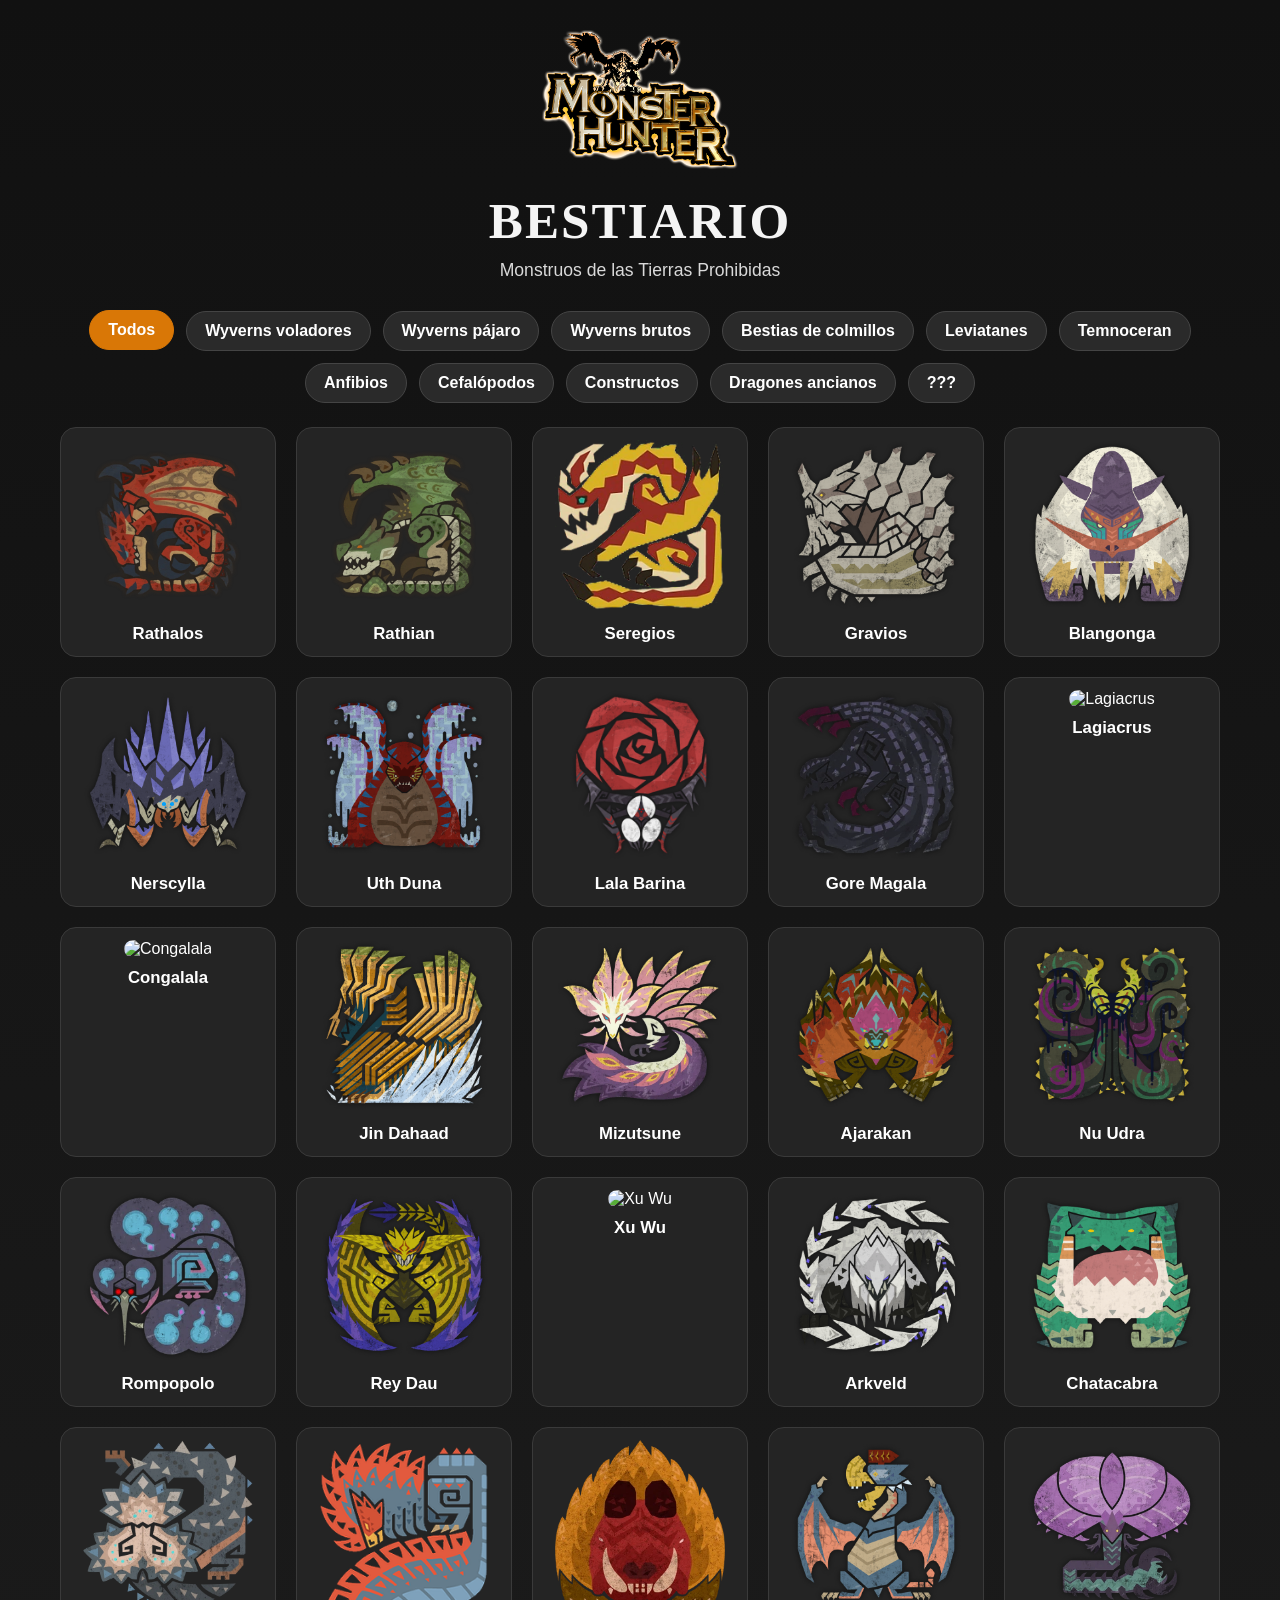
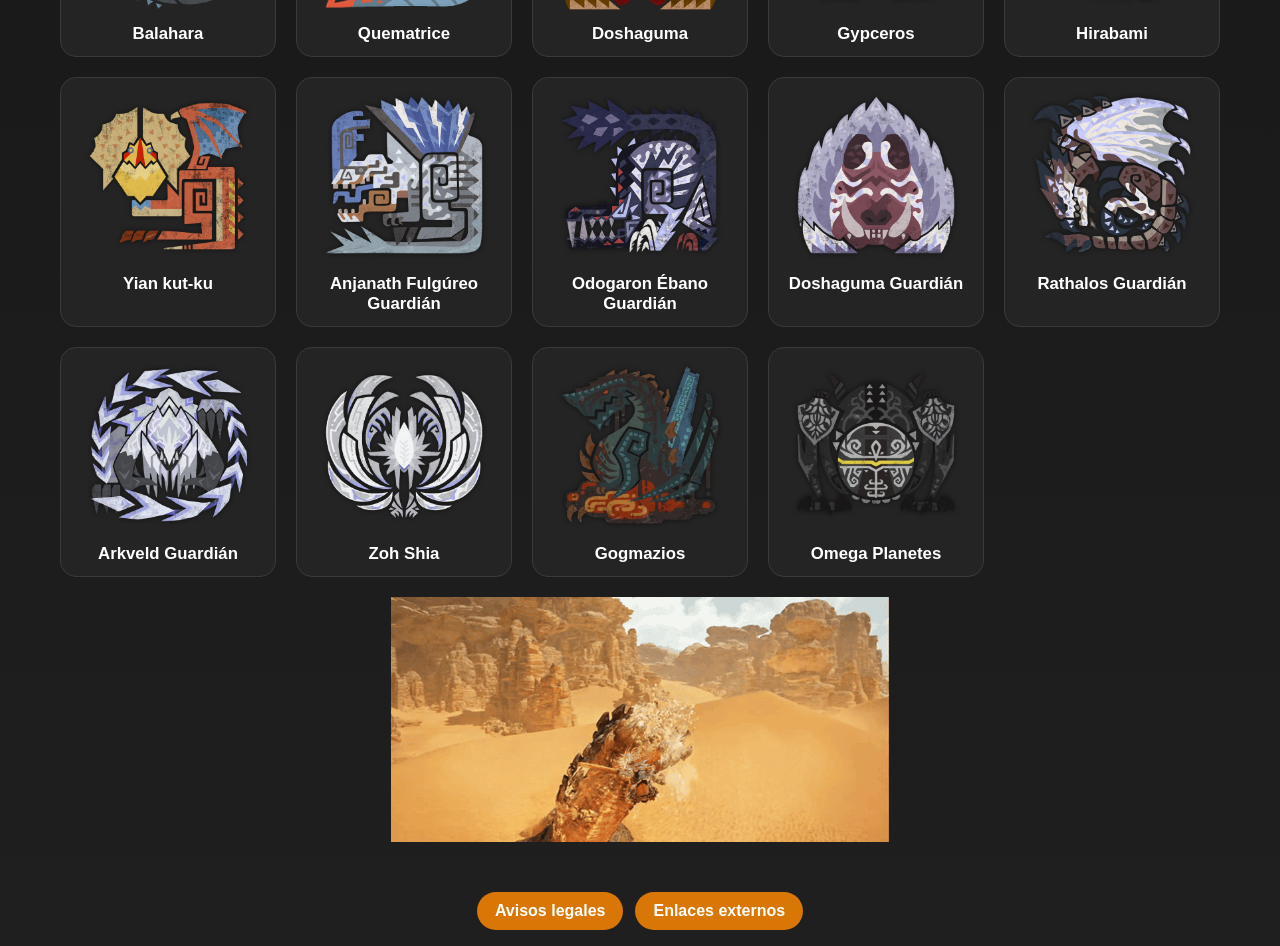
==== commit 371169e6: "MHW" ====
--- a/index.html
+++ b/index.html
@@ -572,10 +572,15 @@
             </div>
         </article>
     </div>
-    <div class="tab-panels">
-        <a href="aviso-legal.html" class="aviso">Avisos legales</a> 
+
+    <div class="gif-wrap">
+        <img src="videos/Monster Hunter Wilds GIF - Monster Hunter Wilds Dual Blades - Discover & Share GIFs.gif" alt="GIF de Monster Hunter Wilds">
+    </div>
+
+    <div class="links">
+        <a href="aviso-legal.html" class="aviso">Avisos legales</a>
         <a href="https://monsterhunter.fandom.com/es/wiki/MHWilds:_Monstruos" class="aviso">Enlaces externos</a>
-        <a href="https://www.bing.com/videos/riverview/relatedvideo?q=documental+monster+hunter+wilds&&mid=B3201C032C4309713165B3201C032C4309713165&churl=https%3a%2f%2fwww.youtube.com%2fchannel%2fUCweDKPSF65wRw5VHFUJYiow&FORM=VRDGAR" class="aviso">Videos Referenciales</a> 
-    </div>
+    </div>
+</main>
 </body>
 </html>
--- a/estilos.css
+++ b/estilos.css
@@ -241,6 +241,22 @@
     font-weight: bold;
 }
 
+.links {
+    display: flex;
+    justify-content: center;
+    flex-wrap: wrap;
+    gap: 12px;
+    margin: 20px 0 16px;
+}
+
+.gif-wrap {
+    display: flex;
+    justify-content: center;
+    padding: 0 20px 30px;
+}
+
+
+
 @media (max-width: 700px) {
     .detail-card {
         grid-template-columns: 1fr;
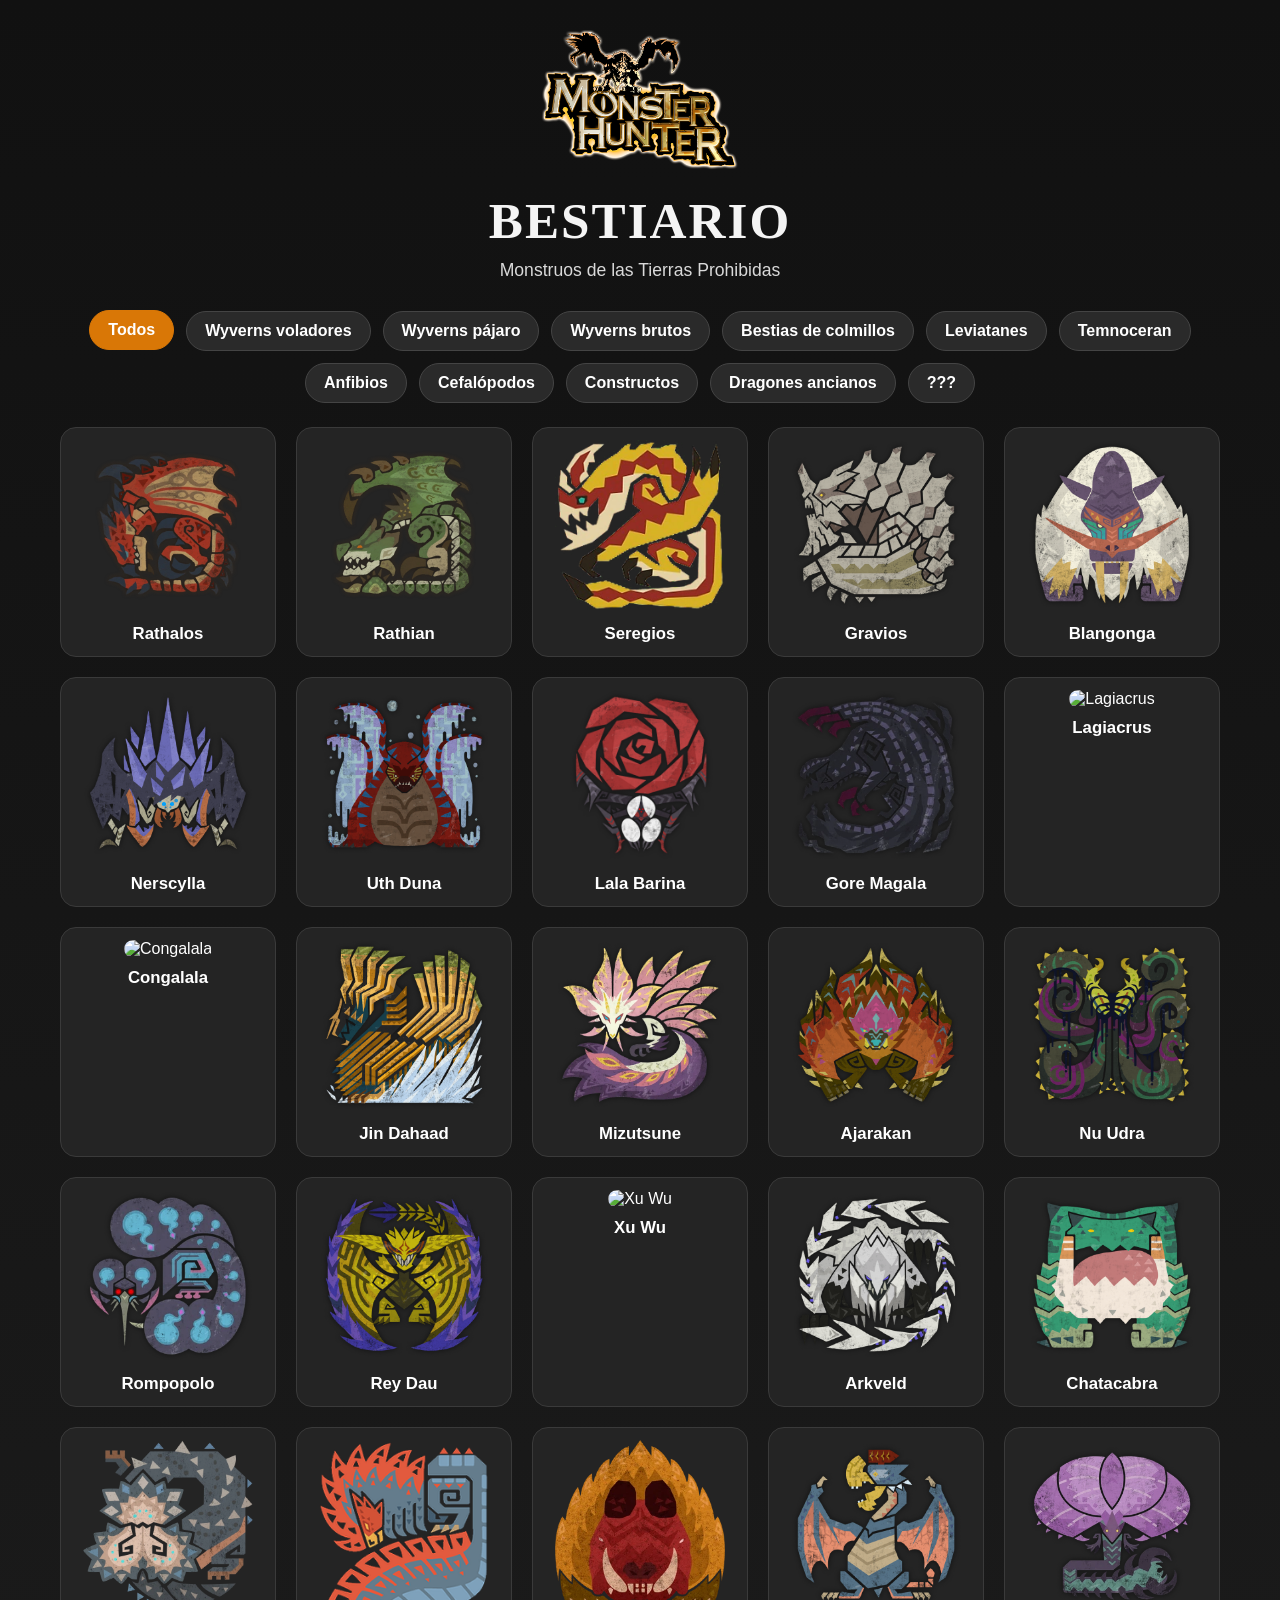
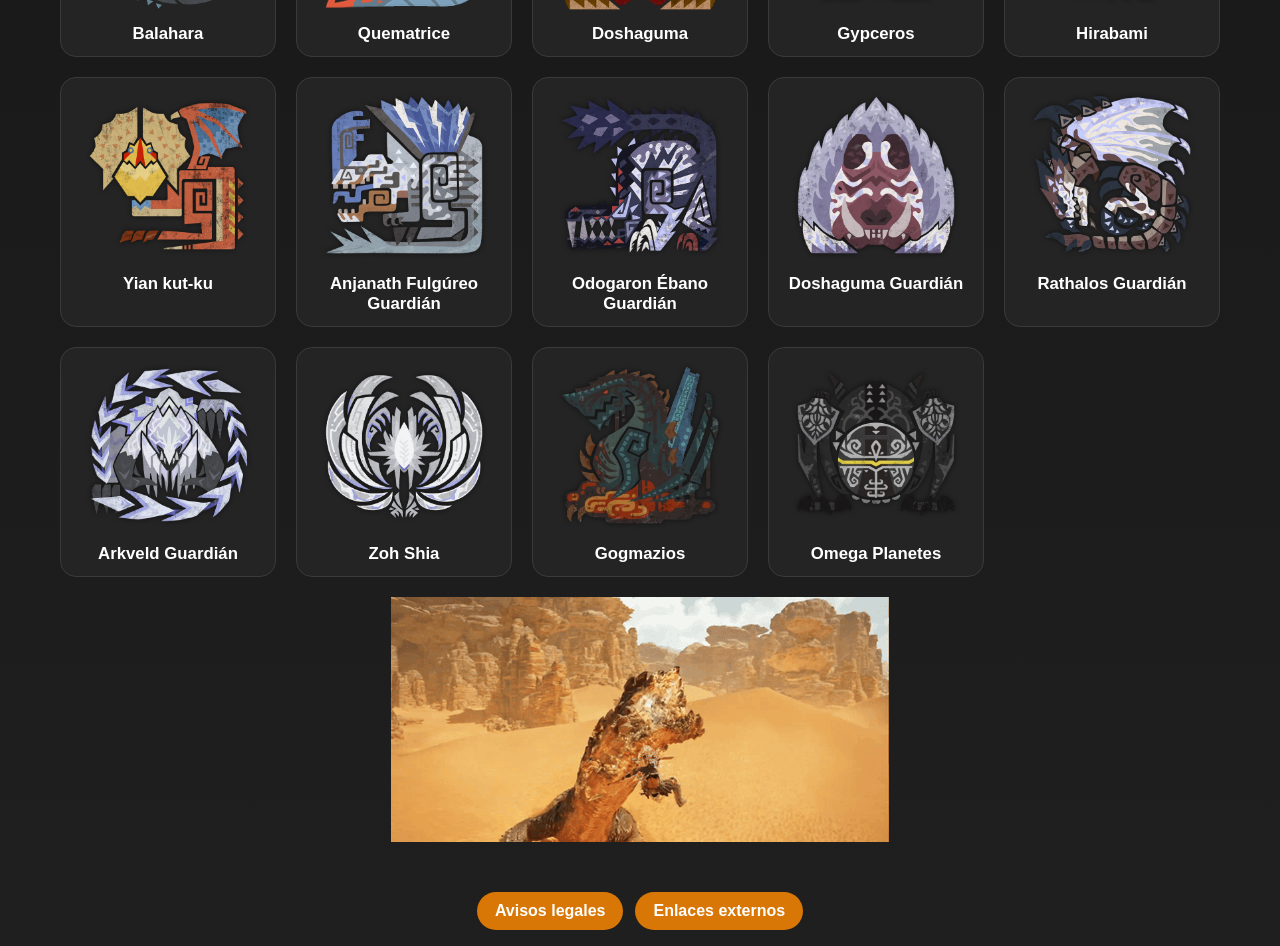
==== commit e71a4f9d: "MHW" ====
--- a/index.html
+++ b/index.html
@@ -274,7 +274,7 @@
     </div>
     <div id="lagiacrus" class="monster-detail">
         <article class="detail-card">
-            <img src="imagenes/Lagiacrus_icon.png" alt="Lagiacrus">
+            <img src="imagenes/Lagiacrus_Icon.png" alt="Lagiacrus">
             <div class="detail-info">
                 <p class="detail-tag">Leviatán</p>
                 <p class="detail-tag">Hostilidad: ★★★★★</p>
